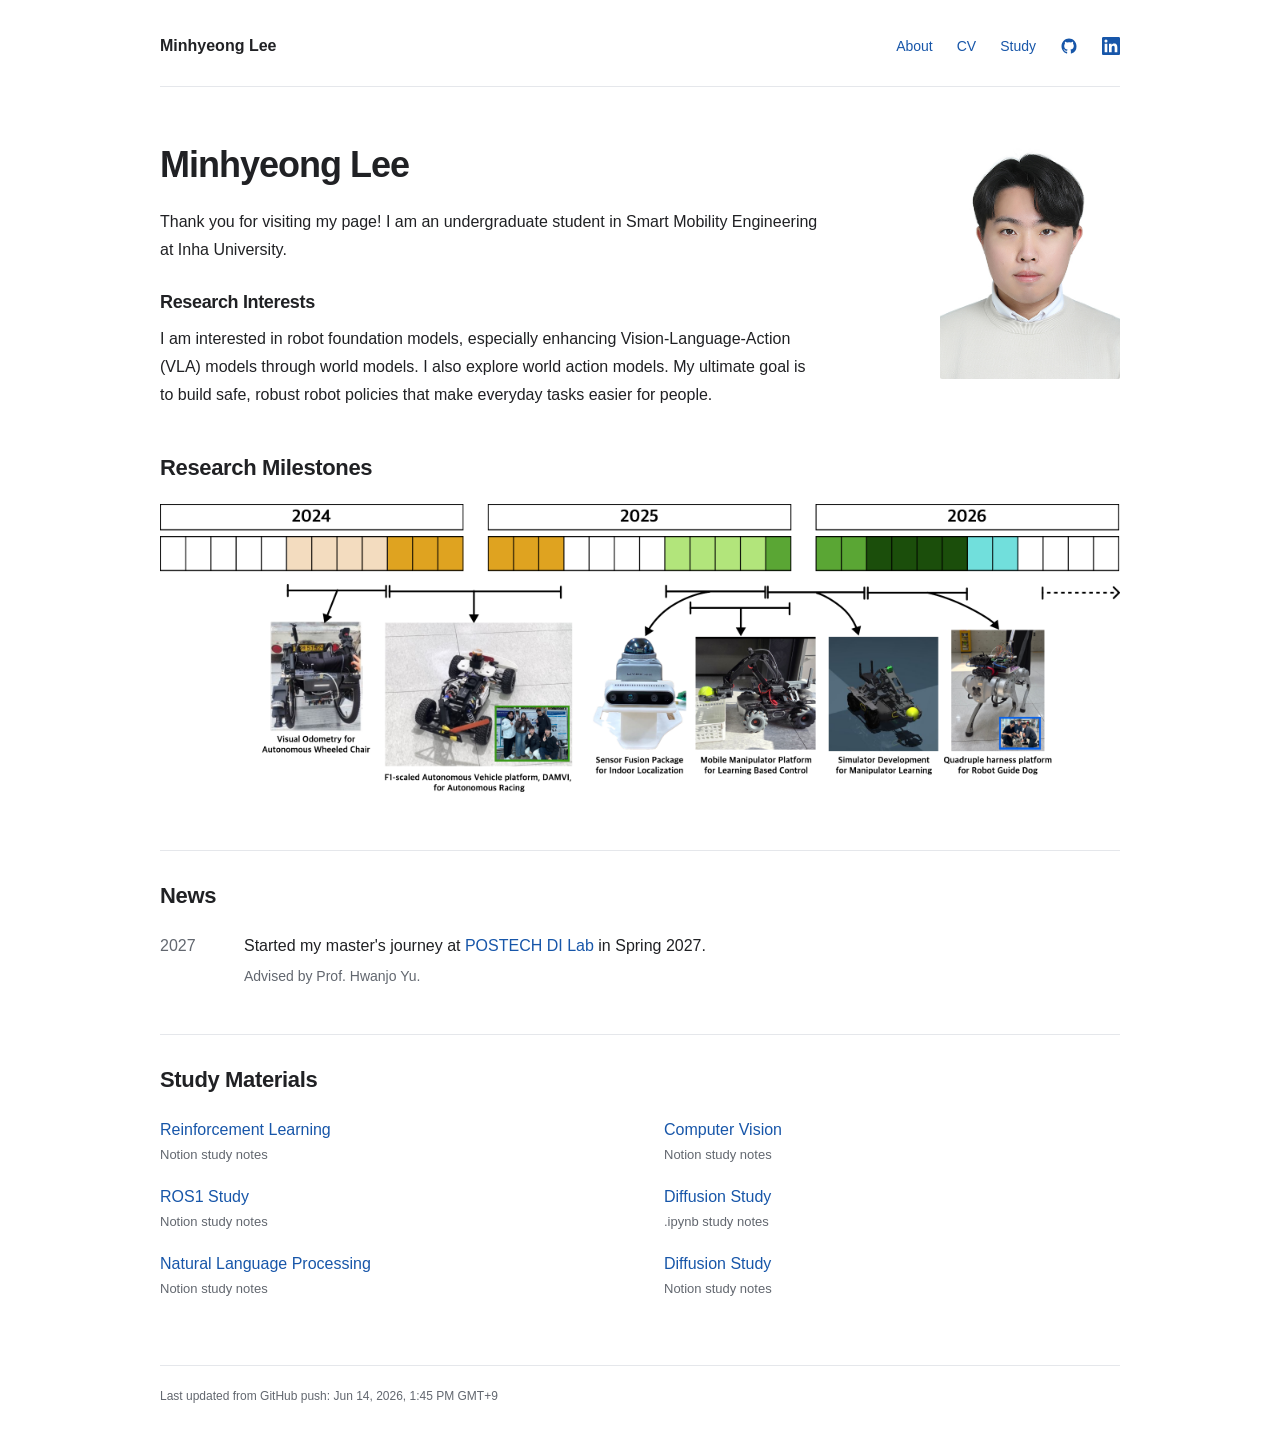
==== docs/index.html @ 2b7c6787 "Refresh academic theme and add NLP and diffusion study links" ====
<!doctype html>
<html lang="en">
  <head>
    <meta charset="utf-8" />
    <meta name="viewport" content="width=device-width, initial-scale=1" />
    <title>Minhyeong Lee</title>
    <meta
      name="description"
      content="Personal website of Minhyeong Lee: robotics research interests, news, CV, and study materials."
    />
    <link rel="stylesheet" href="style.css?v=23-academic" />
  </head>
  <body>
    <header class="site-header">
      <a class="brand" href="#about">Minhyeong Lee</a>
      <nav class="top-nav" aria-label="Primary navigation">
        <a href="#about">About</a>
        <a href="23Oct_cv.pdf" target="_blank" rel="noopener noreferrer">CV</a>
        <a href="#study-materials">Study</a>
        <a
          class="icon-link"
          href="https://github.com/12B-theDon"
          target="_blank"
          rel="noopener noreferrer"
          aria-label="GitHub profile"
          title="GitHub"
        >
          <svg viewBox="0 0 24 24" aria-hidden="true" fill="currentColor">
            <path
              d="M12 2C6.48 2 2 6.58 2 12.26c0 4.54 2.87 8.39 6.84 9.75.5.1.68-.22.68-.49 0-.24-.01-1.04-.01-1.89-2.78.62-3.37-1.22-3.37-1.22-.45-1.19-1.11-1.5-1.11-1.5-.91-.64.07-.63.07-.63 1 .07 1.53 1.06 1.53 1.06.89 1.56 2.34 1.11 2.91.85.09-.66.35-1.11.63-1.37-2.22-.26-4.56-1.14-4.56-5.07 0-1.12.39-2.03 1.03-2.75-.1-.26-.45-1.3.1-2.71 0 0 .84-.28 2.75 1.05A9.32 9.32 0 0 1 12 6.99c.85 0 1.71.12 2.51.35 1.91-1.33 2.75-1.05 2.75-1.05.55 1.41.2 2.45.1 2.71.64.72 1.03 1.63 1.03 2.75 0 3.94-2.34 4.8-4.57 5.06.36.32.68.94.68 1.9 0 1.37-.01 2.47-.01 2.81 0 .27.18.59.69.49A10.1 10.1 0 0 0 22 12.26C22 6.58 17.52 2 12 2Z"
            />
          </svg>
        </a>
        <a
          class="icon-link"
          href="https://www.linkedin.com/in/minhyeonglee247"
          target="_blank"
          rel="noopener noreferrer"
          aria-label="LinkedIn profile"
          title="LinkedIn"
        >
          <svg viewBox="0 0 24 24" aria-hidden="true" fill="currentColor">
            <path
              d="M20.45 20.45h-3.56v-5.58c0-1.33-.03-3.04-1.85-3.04-1.86 0-2.14 1.45-2.14 2.94v5.68H9.34V9h3.42v1.56h.05c.48-.9 1.64-1.85 3.37-1.85 3.6 0 4.27 2.37 4.27 5.46v6.28ZM5.32 7.43a2.06 2.06 0 1 1 0-4.12 2.06 2.06 0 0 1 0 4.12Zm1.78 13.02H3.54V9H7.1v11.45ZM22.23 0H1.77C.79 0 0 .77 0 1.72v20.56C0 23.23.79 24 1.77 24h20.46c.98 0 1.77-.77 1.77-1.72V1.72C24 .77 23.21 0 22.23 0Z"
            />
          </svg>
        </a>
      </nav>
    </header>

    <main>
      <section id="about" class="hero-card">
        <div class="about-copy">
          <h1>Minhyeong Lee</h1>
          <p class="intro">
            Thank you for visiting my page! I am an undergraduate student in
            Smart Mobility Engineering at Inha University.
          </p>
          <div class="interest-box">
            <h2>Research Interests</h2>
            <p>
              I am interested in robot foundation models, especially enhancing
              Vision-Language-Action (VLA) models through world models. I also
              explore world action models. My ultimate goal is to build safe,
              robust robot policies that make everyday tasks easier for people.
            </p>
          </div>
        </div>

        <figure class="profile-card">
          <img src="profile.jpg" alt="Portrait of Minhyeong Lee" />
        </figure>

        <div class="about-milestone">
          <h2>Research Milestones</h2>
          <figure class="milestone">
            <img
              src="biography-timeline.png"
              alt="Life milestone timeline from 2024 to 2026 with robotics project images"
            />
          </figure>
        </div>
      </section>

      <section class="section-card" aria-labelledby="news">
        <h2 id="news">News</h2>
        <div class="news-list">
          <article class="news-item">
            <div class="news-year">2027</div>
            <div class="news-text">
              <p class="news-main">
                <span>
                  Started my master's journey at
                  <strong>
                    <a
                      class="lab-link"
                      href="https://di.postech.ac.kr/di/index.do"
                      target="_blank"
                      rel="noopener noreferrer"
                      >POSTECH DI Lab</a
                    >
                  </strong>
                  in Spring 2027.
                </span>
              </p>
              <p class="news-sub">Advised by Prof. Hwanjo Yu.</p>
            </div>
          </article>
        </div>
      </section>

      <section id="study-materials" class="section-card">
        <h2>Study Materials</h2>
        <div class="material-list">
          <a
            class="material-link"
            href="https://app.notion.com/p/Reinforcement-Learning-22a5215b8741805fa5a8fa1647658f5e?source=copy_link"
            target="_blank"
            rel="noopener noreferrer"
          >
            <span class="material-title">Reinforcement Learning</span>
            <span class="material-url">Notion study notes</span>
          </a>
          <a
            class="material-link"
            href="https://app.notion.com/p/Computer-Vision-37f5215b87418096bd1cf26345da79f6?source=copy_link"
            target="_blank"
            rel="noopener noreferrer"
          >
            <span class="material-title">Computer Vision</span>
            <span class="material-url">Notion study notes</span>
          </a>
          <a
            class="material-link"
            href="https://app.notion.com/p/ROS1-4713e57305c44ce68ee386a9f49a5ebf?source=copy_link"
            target="_blank"
            rel="noopener noreferrer"
          >
            <span class="material-title">ROS1 Study</span>
            <span class="material-url">Notion study notes</span>
          </a>
          <a
            class="material-link"
            href="https://github.com/12B-theDon/Transformer_Diffusion"
            target="_blank"
            rel="noopener noreferrer"
          >
            <span class="material-title">Diffusion Study</span>
            <span class="material-url">.ipynb study notes</span>
          </a>
          <a
            class="material-link"
            href="https://app.notion.com/p/On-process-Natural-Language-Processing-3f35215b874180c2bdbacb1f0d28beaf?source=copy_link"
            target="_blank"
            rel="noopener noreferrer"
          >
            <span class="material-title">Natural Language Processing</span>
            <span class="material-url">Notion study notes</span>
          </a>
          <a
            class="material-link"
            href="https://app.notion.com/p/On-process-Diffusion-Study-4065215b8741806d8a01ca4d6896ffa7?source=copy_link"
            target="_blank"
            rel="noopener noreferrer"
          >
            <span class="material-title">Diffusion Study</span>
            <span class="material-url">Notion study notes</span>
          </a>
        </div>
      </section>
    </main>
    <footer class="site-footer">
      <span>Last updated from GitHub push:</span>
      <time id="last-updated" datetime="2026-06-14T13:45:54+09:00">
        Jun 14, 2026, 1:45 PM KST
      </time>
    </footer>
    <script>
      const lastUpdated = document.querySelector("#last-updated");

      const formatUpdatedAt = (date) =>
        new Intl.DateTimeFormat("en-US", {
          year: "numeric",
          month: "short",
          day: "numeric",
          hour: "numeric",
          minute: "2-digit",
          timeZone: "Asia/Seoul",
          timeZoneName: "short",
        }).format(date);

      fetch("https://api.github.com/repos/12B-theDon/12B-theDon.github.io")
        .then((response) => {
          if (!response.ok) {
            throw new Error("Unable to load GitHub repository metadata.");
          }

          return response.json();
        })
        .then((repo) => {
          if (!repo.pushed_at || !lastUpdated) {
            return;
          }

          const pushedAt = new Date(repo.pushed_at);
          lastUpdated.dateTime = pushedAt.toISOString();
          lastUpdated.textContent = formatUpdatedAt(pushedAt);
        })
        .catch(() => {
          if (!lastUpdated) {
            return;
          }

          lastUpdated.textContent = formatUpdatedAt(
            new Date(lastUpdated.dateTime)
          );
        });
    </script>
  </body>
</html>
---- docs/style.css ----
:root {
  color-scheme: light;
  --text: #202124;
  --muted: #62676f;
  --link: #1756a9;
  --line: #e5e7eb;
}
* { box-sizing: border-box; }
html { scroll-behavior: smooth; scroll-padding-top: 24px; }
body {
  margin: 0;
  background: #fff;
  color: var(--text);
  font-family: -apple-system, BlinkMacSystemFont, "Segoe UI", Arial, sans-serif;
  font-size: 16px;
  line-height: 1.75;
  -webkit-font-smoothing: antialiased;
}
a { color: var(--link); text-decoration: none; text-underline-offset: 4px; }
a:hover { text-decoration: underline; }
a:focus-visible { outline: 2px solid var(--link); outline-offset: 5px; }
.site-header, main, .site-footer { width: min(960px, calc(100% - 64px)); margin-inline: auto; }
.site-header {
  display: flex;
  align-items: center;
  justify-content: space-between;
  gap: 24px;
  padding: 28px 0 22px;
  border-bottom: 1px solid var(--line);
}
.brand { color: var(--text); font-size: 16px; font-weight: 600; }
.top-nav { display: flex; align-items: center; gap: 24px; }
.top-nav a { display: inline-flex; align-items: center; min-height: 36px; font-size: 14px; }
.icon-link svg { width: 18px; height: 18px; }
main { padding: 56px 0 64px; }
h1, h2, p { margin-top: 0; }
h1 { margin-bottom: 22px; font-size: 36px; line-height: 1.2; font-weight: 600; letter-spacing: -1px; }
h2 { margin-bottom: 20px; font-size: 22px; line-height: 1.4; font-weight: 600; letter-spacing: -0.35px; }
p { margin-bottom: 18px; }
.hero-card { display: grid; grid-template-columns: minmax(0, 1fr) 180px; column-gap: 64px; row-gap: 44px; align-items: start; }
.about-copy { max-width: 660px; }
.intro { margin-bottom: 26px; }
.interest-box h2 { font-size: 18px; margin-bottom: 10px; }
.interest-box p { margin-bottom: 0; }
.profile-card { margin: 5px 0 0; }
.profile-card img { display: block; width: 100%; height: auto; border-radius: 2px; }
.about-milestone { grid-column: 1 / -1; min-width: 0; }
.milestone { margin: 0; overflow-x: auto; }
.milestone img { display: block; width: 100%; height: auto; }
.section-card { margin-top: 46px; padding-top: 30px; border-top: 1px solid var(--line); }
.news-list { display: grid; gap: 20px; }
.news-item { display: grid; grid-template-columns: 64px minmax(0, 1fr); gap: 20px; }
.news-year { color: var(--muted); font-variant-numeric: tabular-nums; }
.news-main { margin-bottom: 4px; }
.news-main strong { font-weight: 500; }
.news-sub { margin: 0; color: var(--muted); font-size: 14px; }
.material-list { display: grid; grid-template-columns: repeat(2, minmax(0, 1fr)); gap: 16px 48px; }
.material-link { display: flex; flex-direction: column; align-items: flex-start; }
.material-title { font-weight: 500; }
.material-url { font-size: 13px; color: var(--muted); }
.site-footer { border-top: 1px solid var(--line); padding: 20px 0 30px; color: var(--muted); font-size: 12px; }
@media (max-width: 640px) {
  .site-header, main, .site-footer { width: calc(100% - 40px); }
  .site-header { flex-wrap: wrap; gap: 10px; padding-top: 20px; }
  .top-nav { gap: 22px; }
  main { padding-top: 36px; }
  .hero-card { grid-template-columns: minmax(0, 1fr) 110px; gap: 28px 20px; }
  h1 { font-size: 29px; }
  .about-copy { display: contents; }
  .about-copy h1 { grid-column: 1; align-self: end; margin-bottom: 0; }
  .profile-card { grid-column: 2; grid-row: 1; margin: 0; }
  .intro, .interest-box { grid-column: 1 / -1; }
  .intro { margin: 0; }
  .milestone img { min-width: 740px; }
  .material-list { grid-template-columns: 1fr; gap: 18px; }
  .section-card { margin-top: 32px; padding-top: 24px; }
  .news-item { grid-template-columns: 44px minmax(0, 1fr); gap: 14px; }
}
@media (prefers-reduced-motion: reduce) { html { scroll-behavior: auto; } }
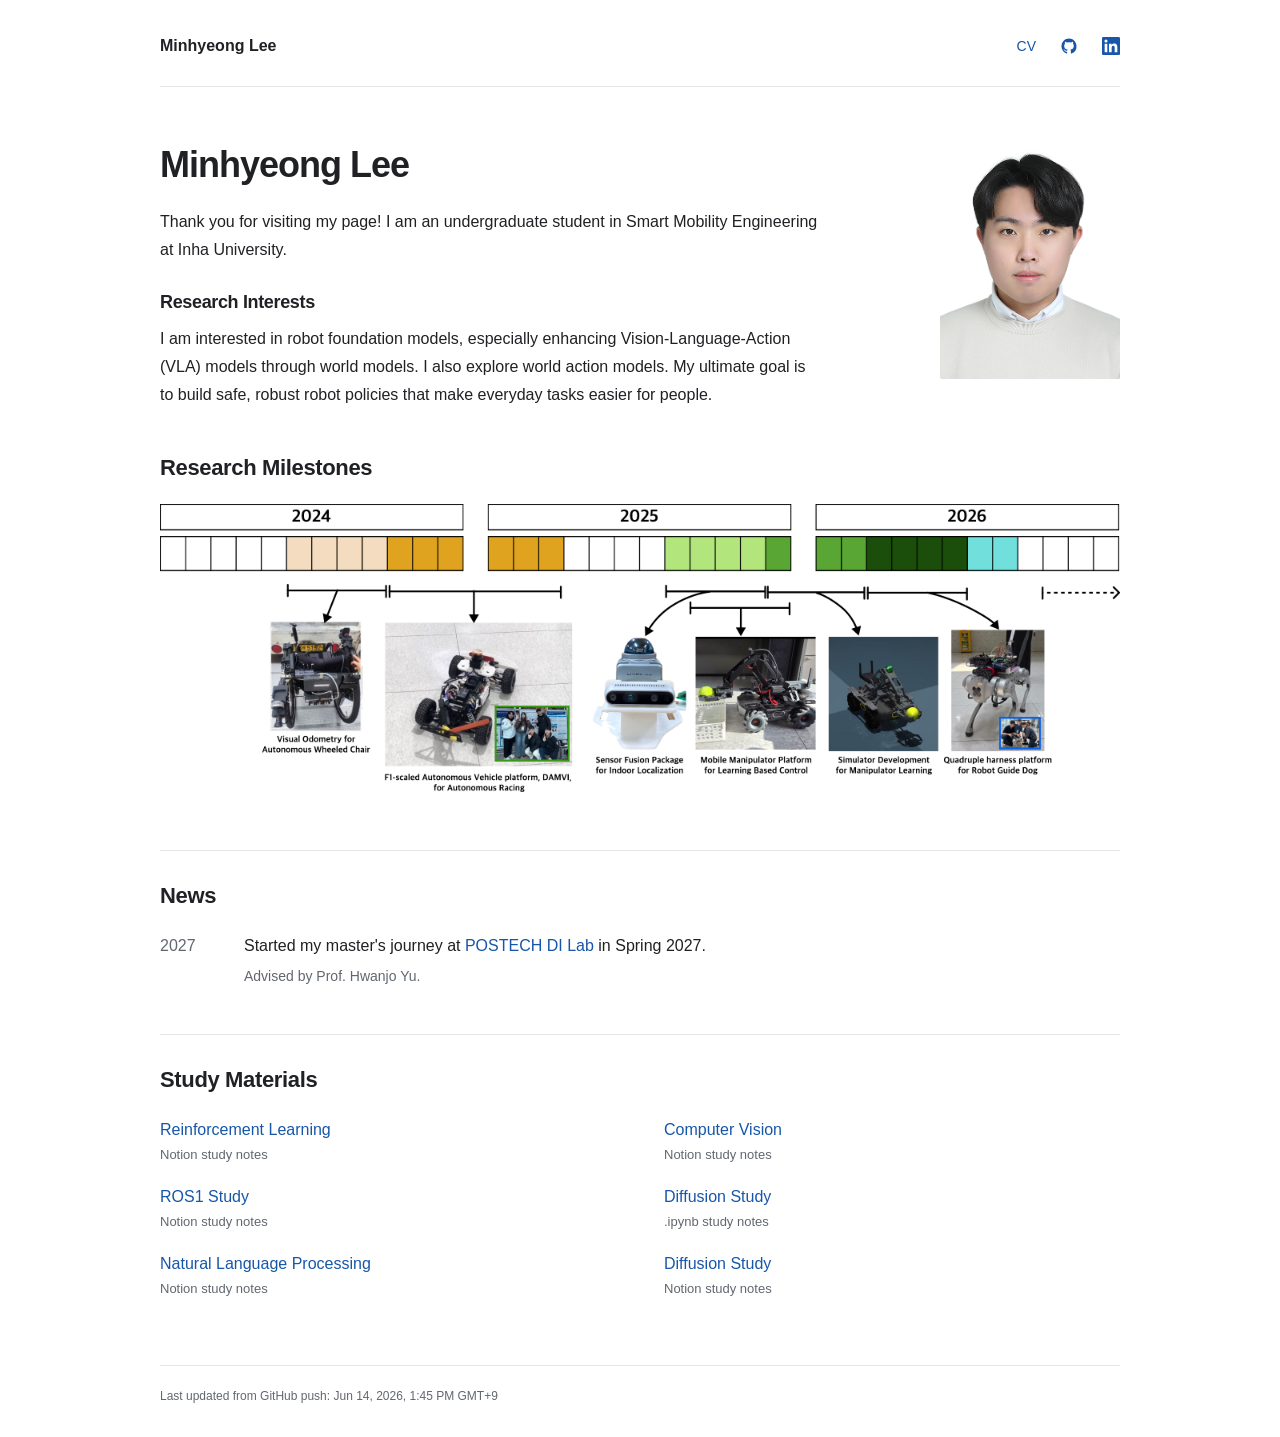
==== commit 1296ab43: "Remove redundant About and Study navigation links" ====
--- a/docs/index.html
+++ b/docs/index.html
@@ -14,9 +14,7 @@
     <header class="site-header">
       <a class="brand" href="#about">Minhyeong Lee</a>
       <nav class="top-nav" aria-label="Primary navigation">
-        <a href="#about">About</a>
         <a href="23Oct_cv.pdf" target="_blank" rel="noopener noreferrer">CV</a>
-        <a href="#study-materials">Study</a>
         <a
           class="icon-link"
           href="https://github.com/12B-theDon"
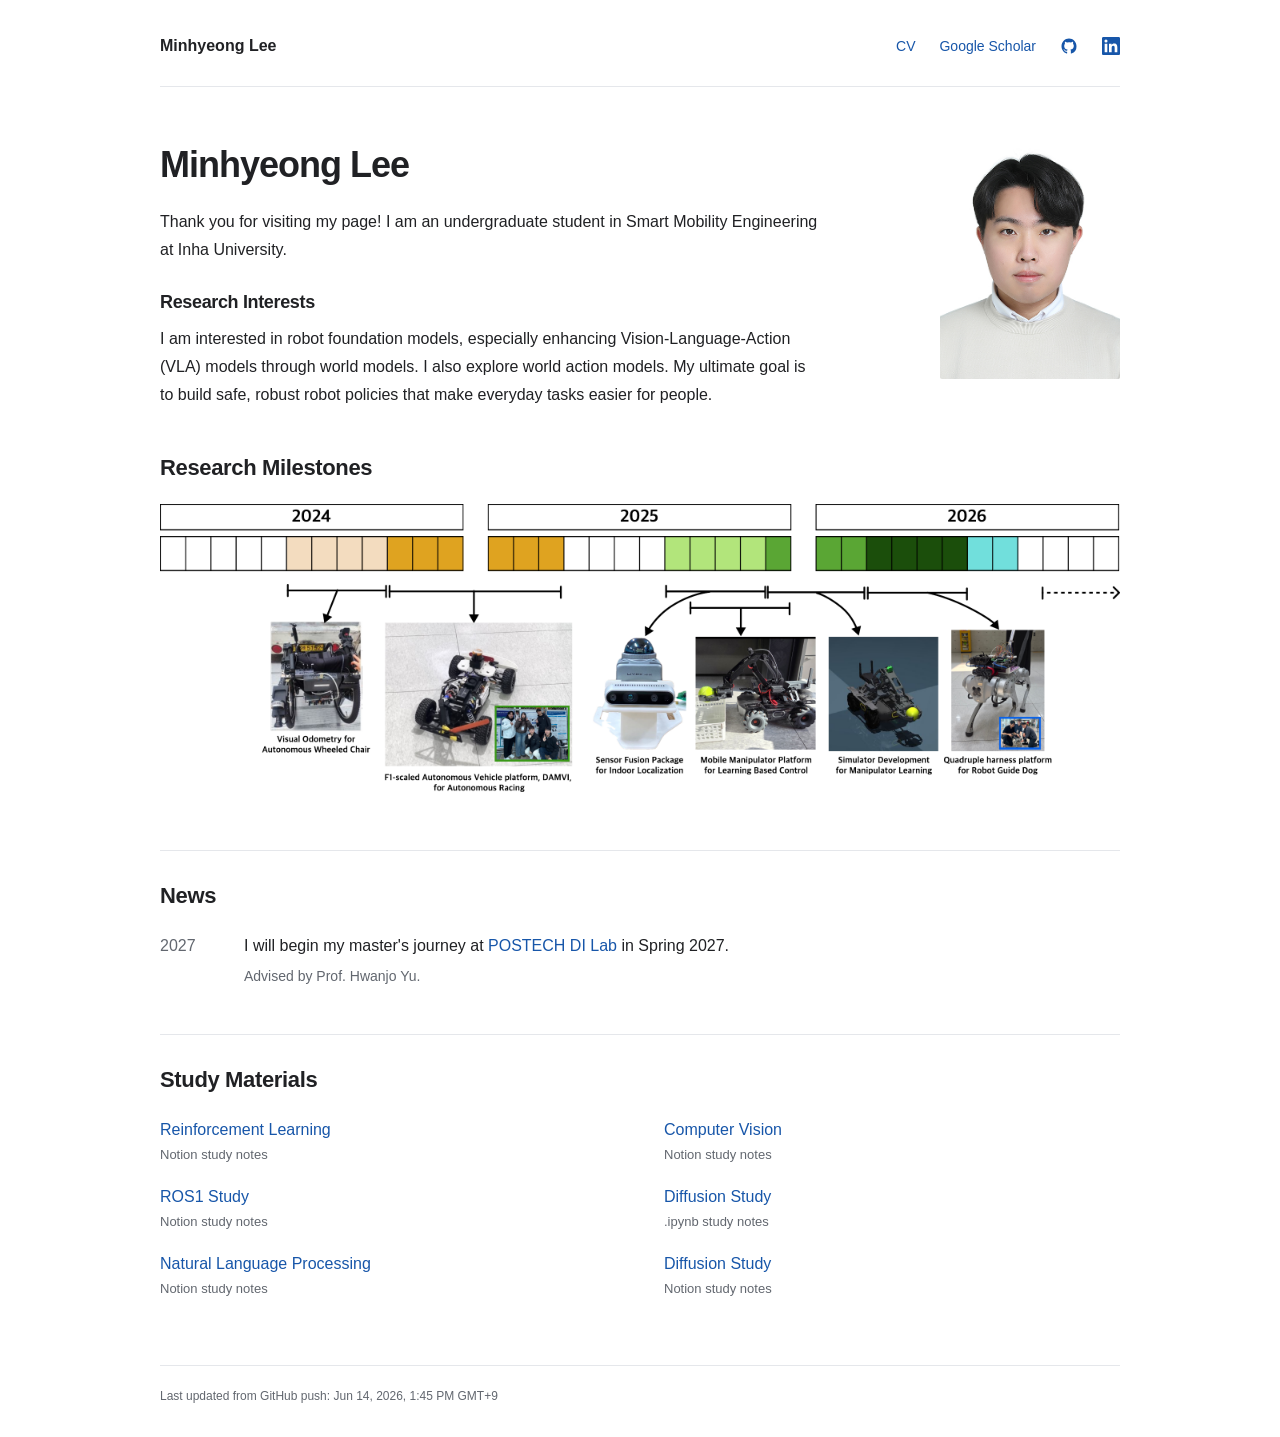
==== commit e69b9d8e: "Add Google Scholar link and clarify upcoming master's study" ====
--- a/docs/index.html
+++ b/docs/index.html
@@ -15,6 +15,12 @@
       <a class="brand" href="#about">Minhyeong Lee</a>
       <nav class="top-nav" aria-label="Primary navigation">
         <a href="23Oct_cv.pdf" target="_blank" rel="noopener noreferrer">CV</a>
+        <a
+          href="https://scholar.google.com/citations?user=LbrCa7EAAAAJ&amp;hl=en"
+          target="_blank"
+          rel="noopener noreferrer"
+          >Google Scholar</a
+        >
         <a
           class="icon-link"
           href="https://github.com/12B-theDon"
@@ -88,7 +94,7 @@
             <div class="news-text">
               <p class="news-main">
                 <span>
-                  Started my master's journey at
+                  I will begin my master's journey at
                   <strong>
                     <a
                       class="lab-link"
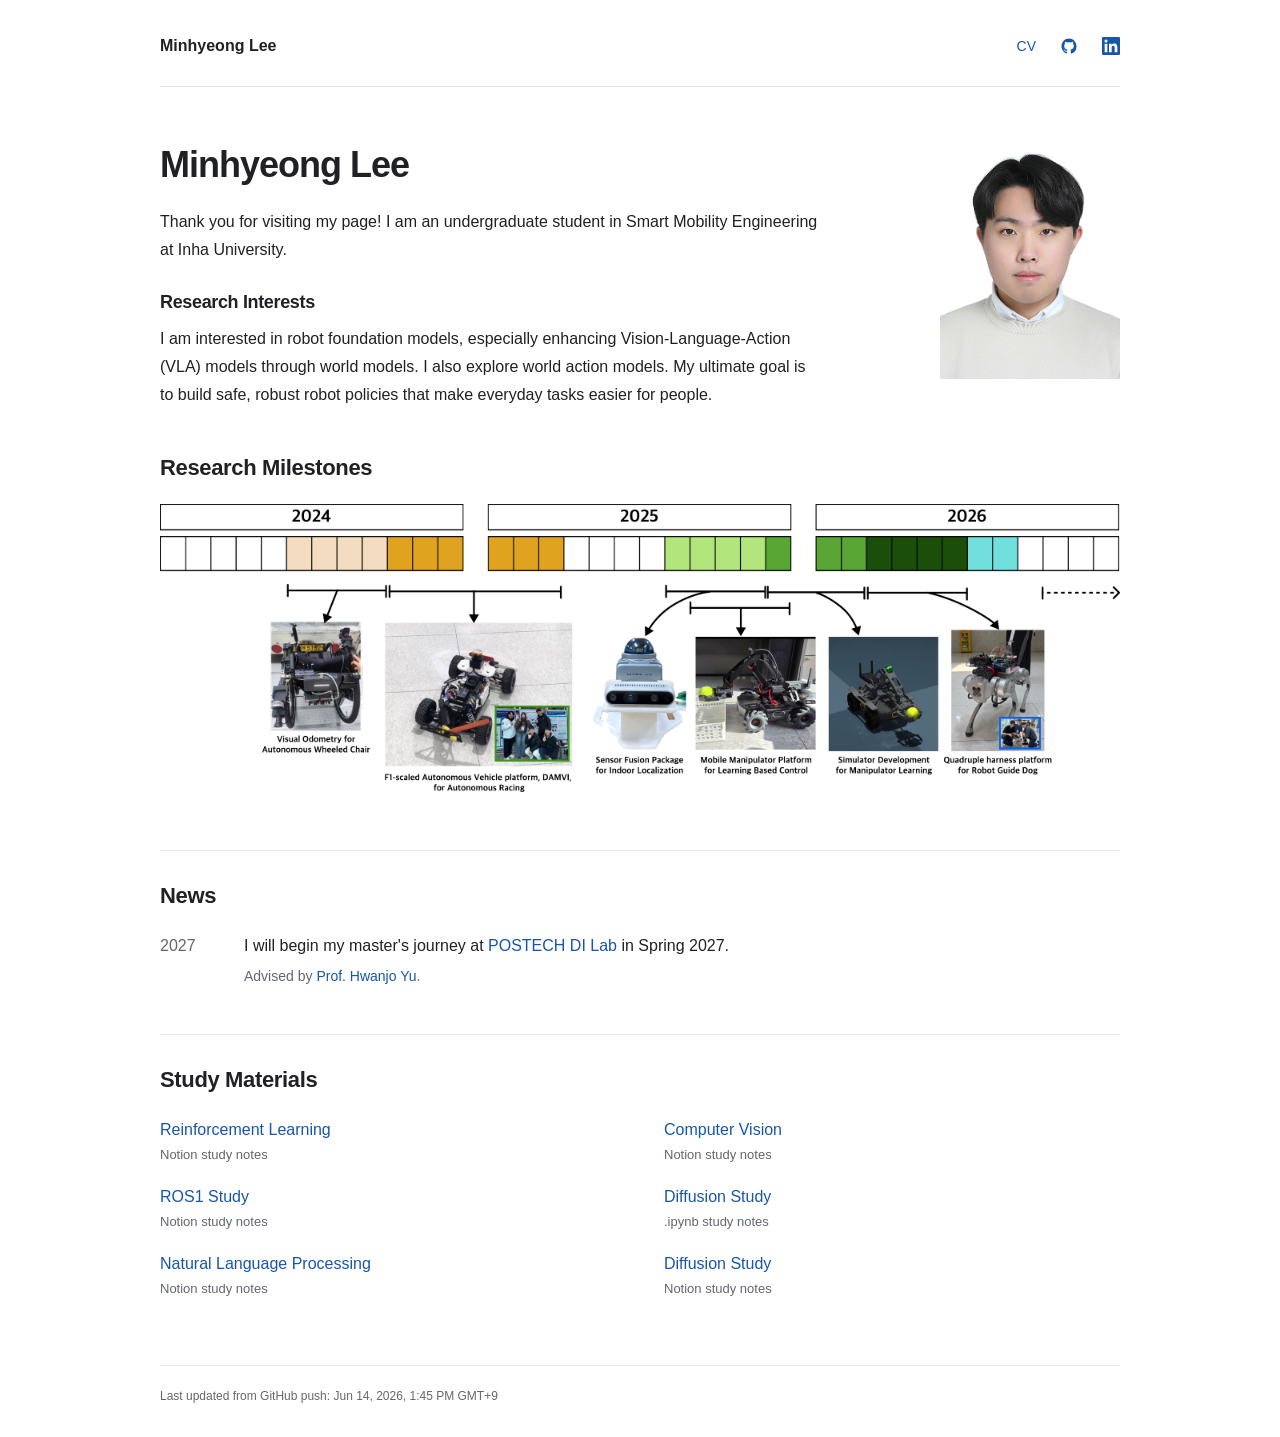
==== commit 8f088d16: "Attribute Scholar profile to advisor Hwanjo Yu" ====
--- a/docs/index.html
+++ b/docs/index.html
@@ -15,12 +15,6 @@
       <a class="brand" href="#about">Minhyeong Lee</a>
       <nav class="top-nav" aria-label="Primary navigation">
         <a href="23Oct_cv.pdf" target="_blank" rel="noopener noreferrer">CV</a>
-        <a
-          href="https://scholar.google.com/citations?user=LbrCa7EAAAAJ&amp;hl=en"
-          target="_blank"
-          rel="noopener noreferrer"
-          >Google Scholar</a
-        >
         <a
           class="icon-link"
           href="https://github.com/12B-theDon"
@@ -107,7 +101,15 @@
                   in Spring 2027.
                 </span>
               </p>
-              <p class="news-sub">Advised by Prof. Hwanjo Yu.</p>
+              <p class="news-sub">
+                Advised by
+                <a
+                  href="https://scholar.google.com/citations?user=LbrCa7EAAAAJ&amp;hl=en"
+                  target="_blank"
+                  rel="noopener noreferrer"
+                  >Prof. Hwanjo Yu</a
+                >.
+              </p>
             </div>
           </article>
         </div>
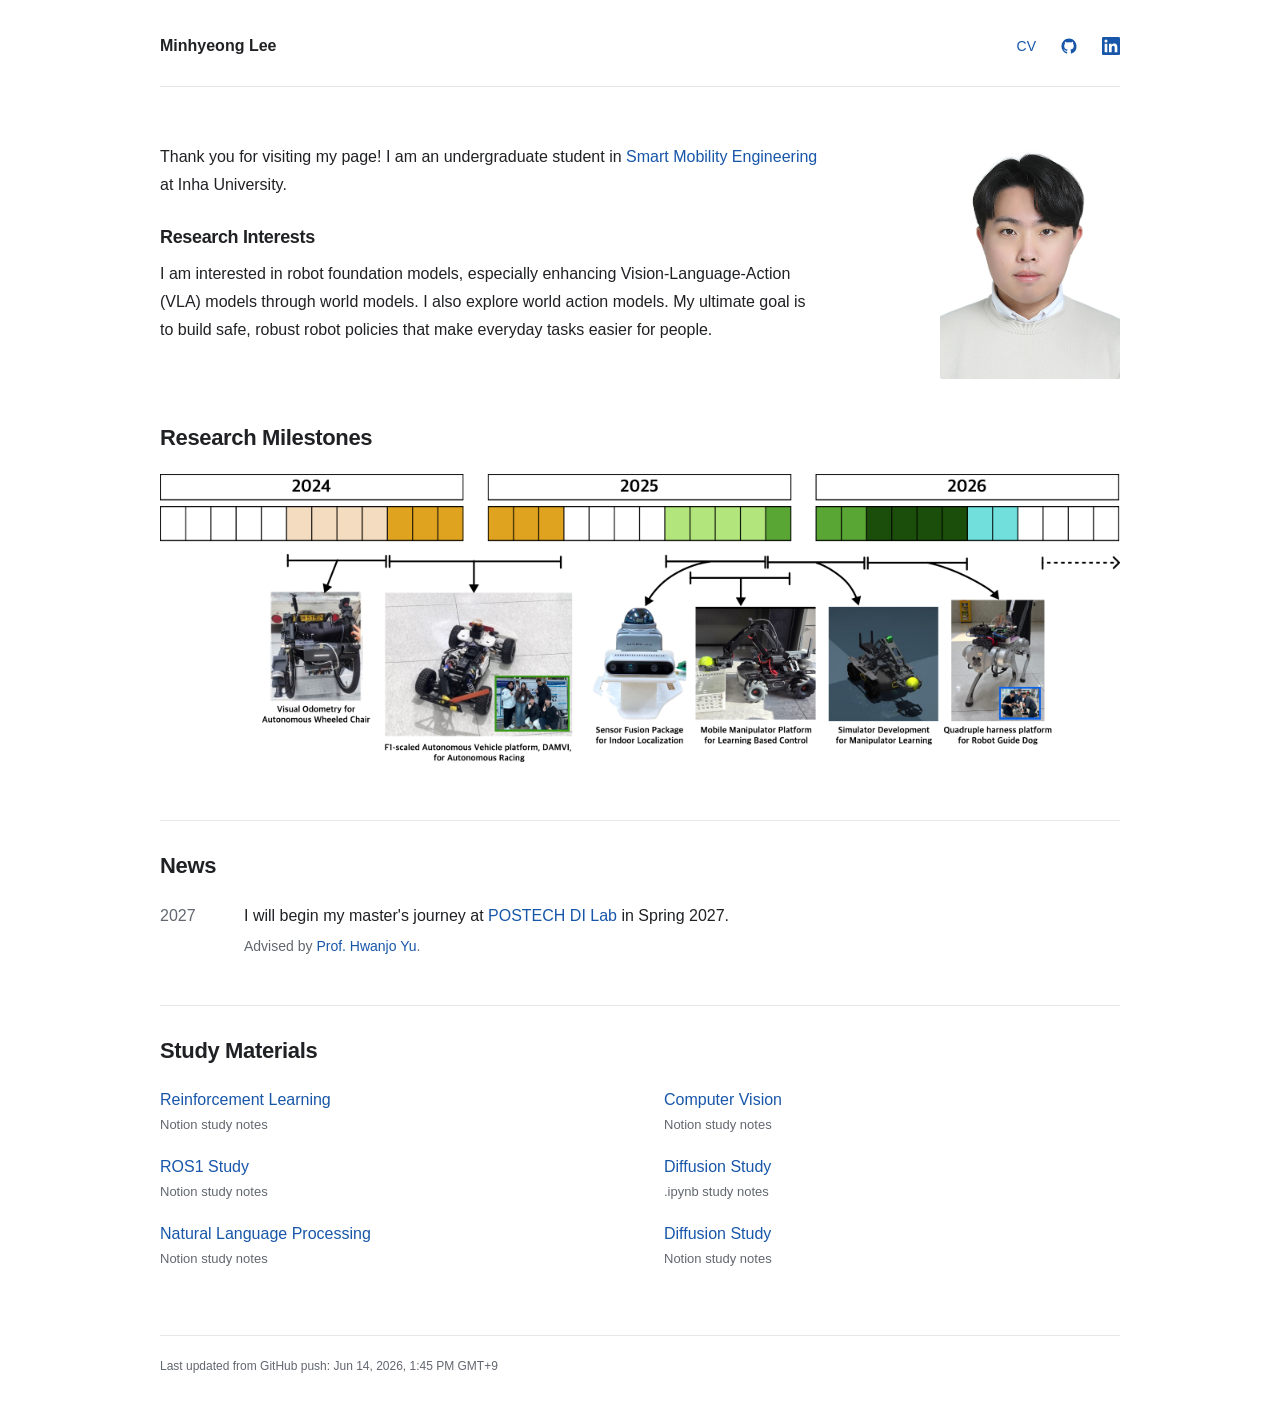
==== commit e099c982: "Simplify introduction and link Smart Mobility Engineering department" ====
--- a/docs/index.html
+++ b/docs/index.html
@@ -49,10 +49,14 @@
     <main>
       <section id="about" class="hero-card">
         <div class="about-copy">
-          <h1>Minhyeong Lee</h1>
           <p class="intro">
             Thank you for visiting my page! I am an undergraduate student in
-            Smart Mobility Engineering at Inha University.
+            <a
+              href="https://sme.inha.ac.kr/sme/index.do"
+              target="_blank"
+              rel="noopener noreferrer"
+              >Smart Mobility Engineering</a
+            > at Inha University.
           </p>
           <div class="interest-box">
             <h2>Research Interests</h2>
--- a/docs/style.css
+++ b/docs/style.css
@@ -33,8 +33,7 @@
 .top-nav a { display: inline-flex; align-items: center; min-height: 36px; font-size: 14px; }
 .icon-link svg { width: 18px; height: 18px; }
 main { padding: 56px 0 64px; }
-h1, h2, p { margin-top: 0; }
-h1 { margin-bottom: 22px; font-size: 36px; line-height: 1.2; font-weight: 600; letter-spacing: -1px; }
+h2, p { margin-top: 0; }
 h2 { margin-bottom: 20px; font-size: 22px; line-height: 1.4; font-weight: 600; letter-spacing: -0.35px; }
 p { margin-bottom: 18px; }
 .hero-card { display: grid; grid-template-columns: minmax(0, 1fr) 180px; column-gap: 64px; row-gap: 44px; align-items: start; }
@@ -65,12 +64,10 @@
   .top-nav { gap: 22px; }
   main { padding-top: 36px; }
   .hero-card { grid-template-columns: minmax(0, 1fr) 110px; gap: 28px 20px; }
-  h1 { font-size: 29px; }
   .about-copy { display: contents; }
-  .about-copy h1 { grid-column: 1; align-self: end; margin-bottom: 0; }
   .profile-card { grid-column: 2; grid-row: 1; margin: 0; }
-  .intro, .interest-box { grid-column: 1 / -1; }
-  .intro { margin: 0; }
+  .interest-box { grid-column: 1 / -1; }
+  .intro { grid-column: 1; grid-row: 1; margin: 0; }
   .milestone img { min-width: 740px; }
   .material-list { grid-template-columns: 1fr; gap: 18px; }
   .section-card { margin-top: 32px; padding-top: 24px; }
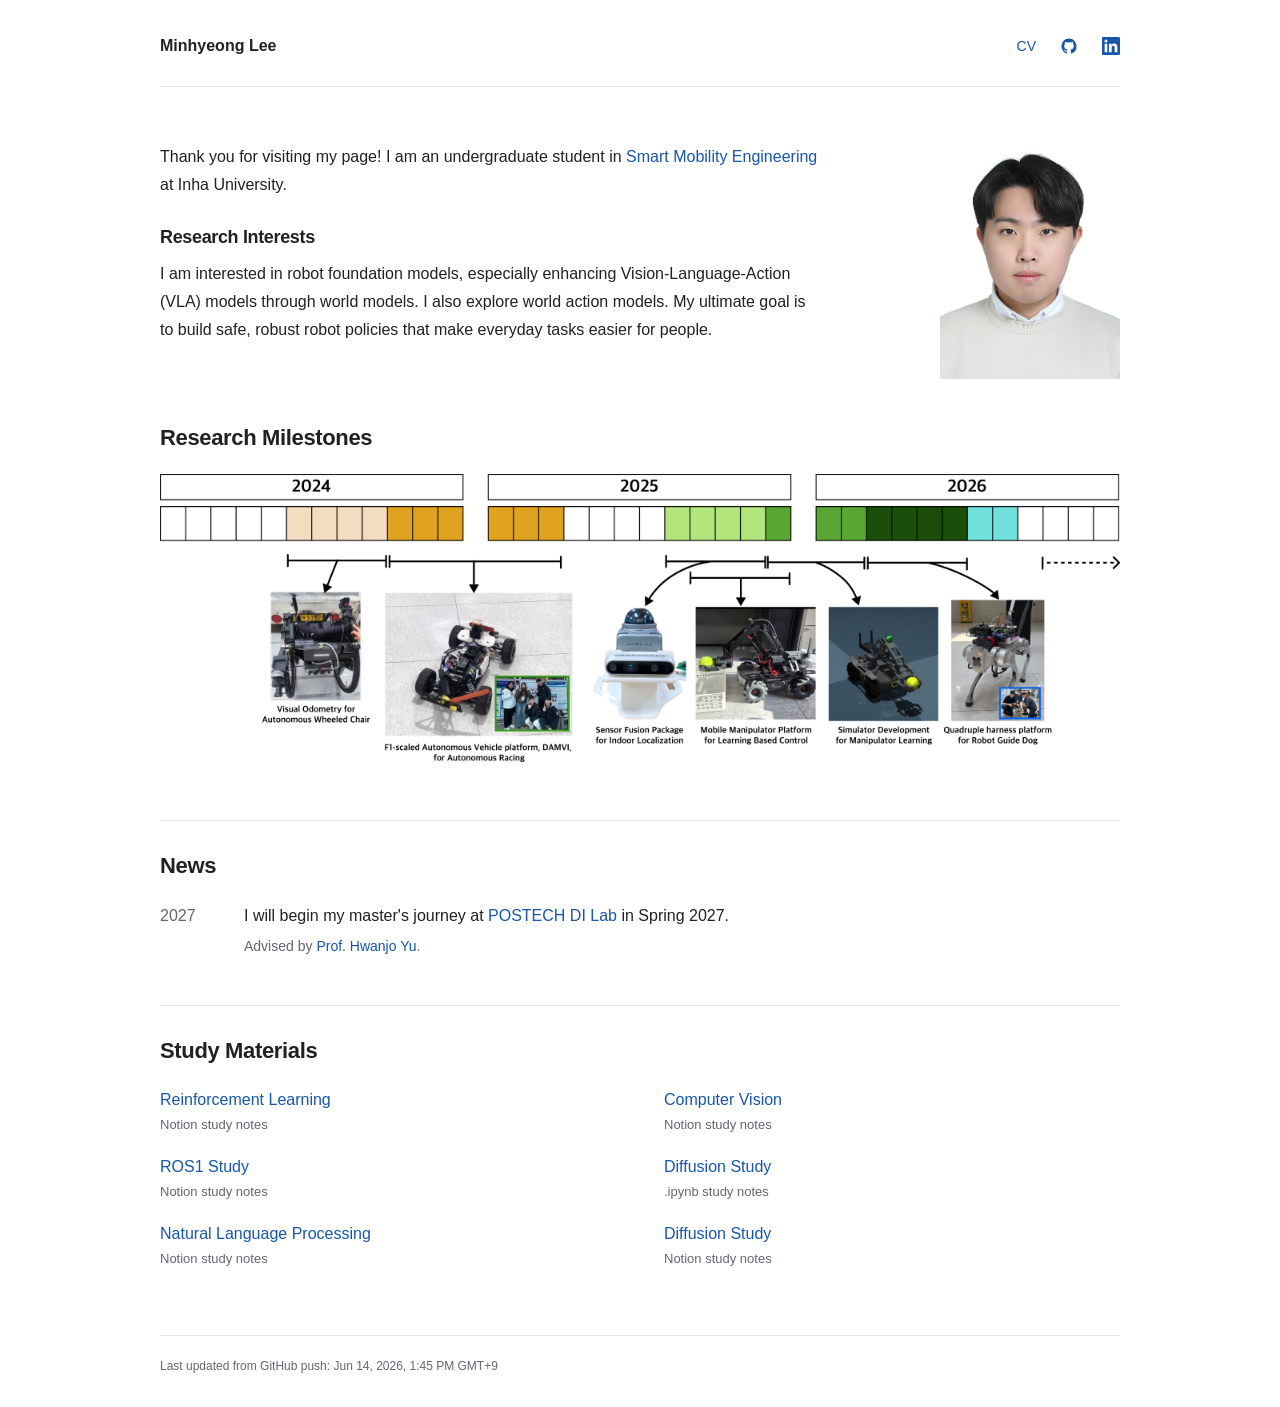
==== commit a45deb33: "Improve research timeline image resolution" ====
--- a/docs/index.html
+++ b/docs/index.html
@@ -77,7 +77,7 @@
           <h2>Research Milestones</h2>
           <figure class="milestone">
             <img
-              src="biography-timeline.png"
+              src="biography-timeline.png?v=2"
               alt="Life milestone timeline from 2024 to 2026 with robotics project images"
             />
           </figure>
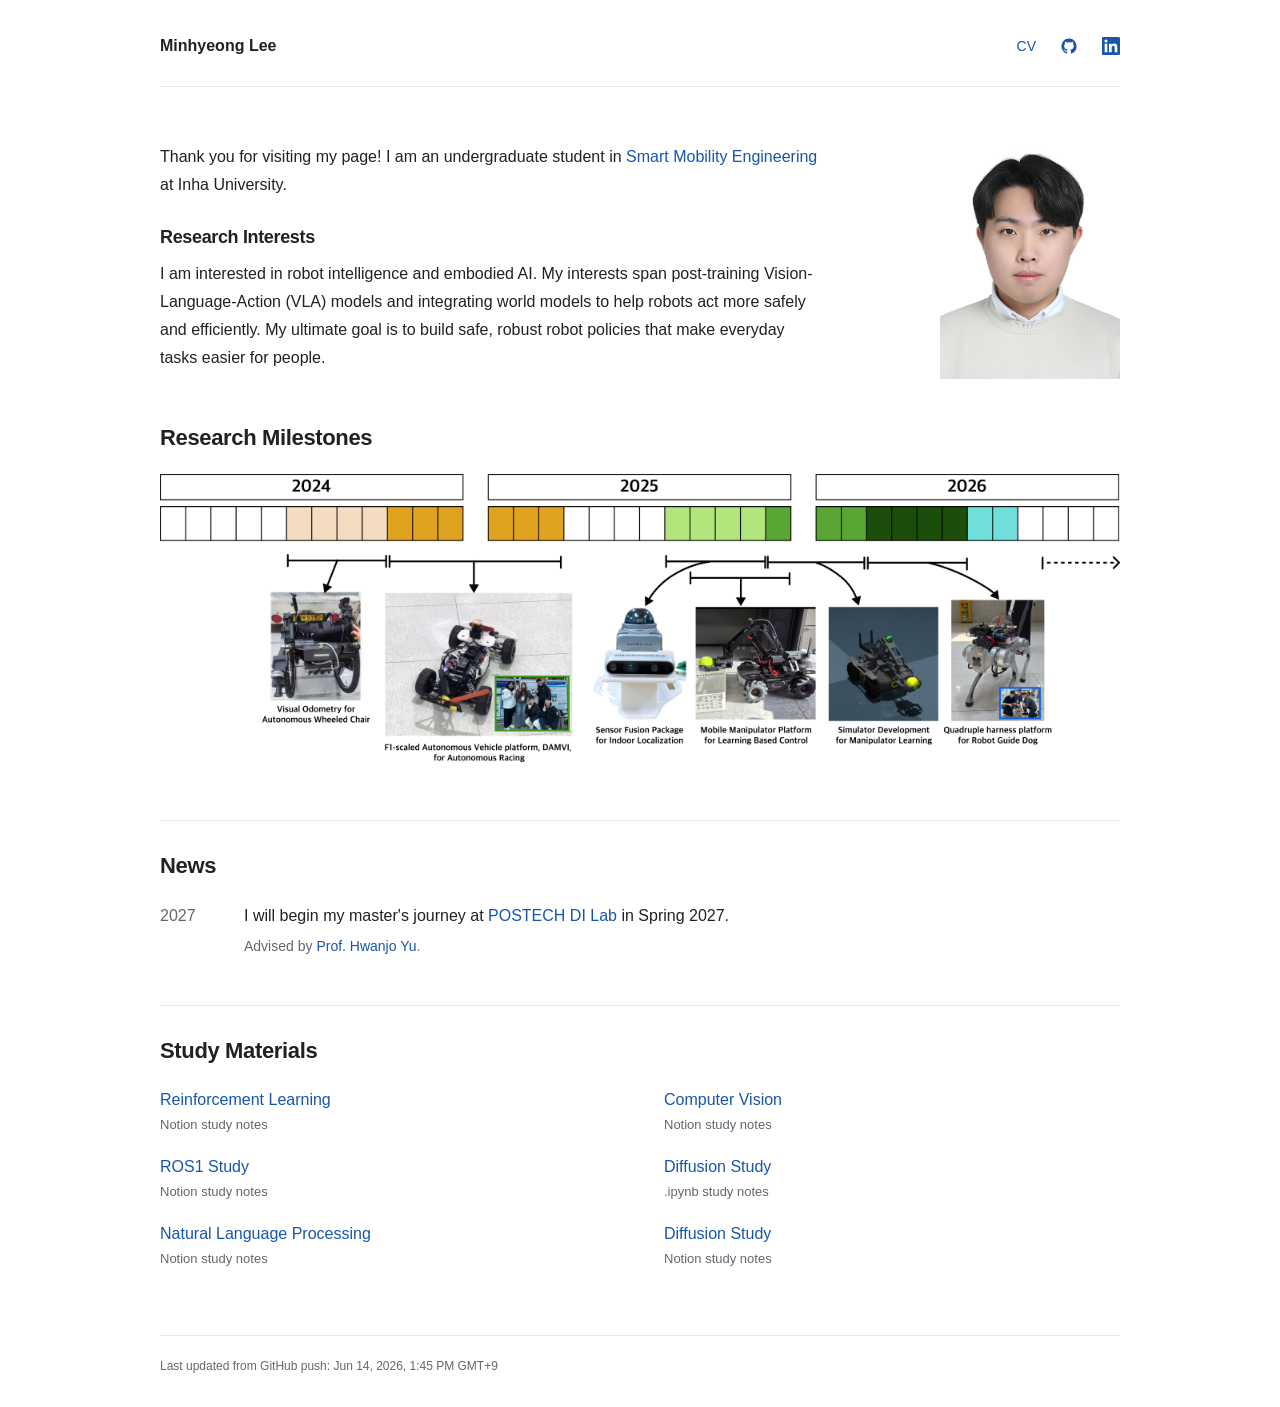
==== commit 1c0bff30: "Update research interests in robot intelligence and embodied AI" ====
--- a/docs/index.html
+++ b/docs/index.html
@@ -61,9 +61,10 @@
           <div class="interest-box">
             <h2>Research Interests</h2>
             <p>
-              I am interested in robot foundation models, especially enhancing
-              Vision-Language-Action (VLA) models through world models. I also
-              explore world action models. My ultimate goal is to build safe,
+              I am interested in robot intelligence and embodied AI. My interests
+              span post-training Vision-Language-Action (VLA) models and
+              integrating world models to help robots act more safely and
+              efficiently. My ultimate goal is to build safe,
               robust robot policies that make everyday tasks easier for people.
             </p>
           </div>
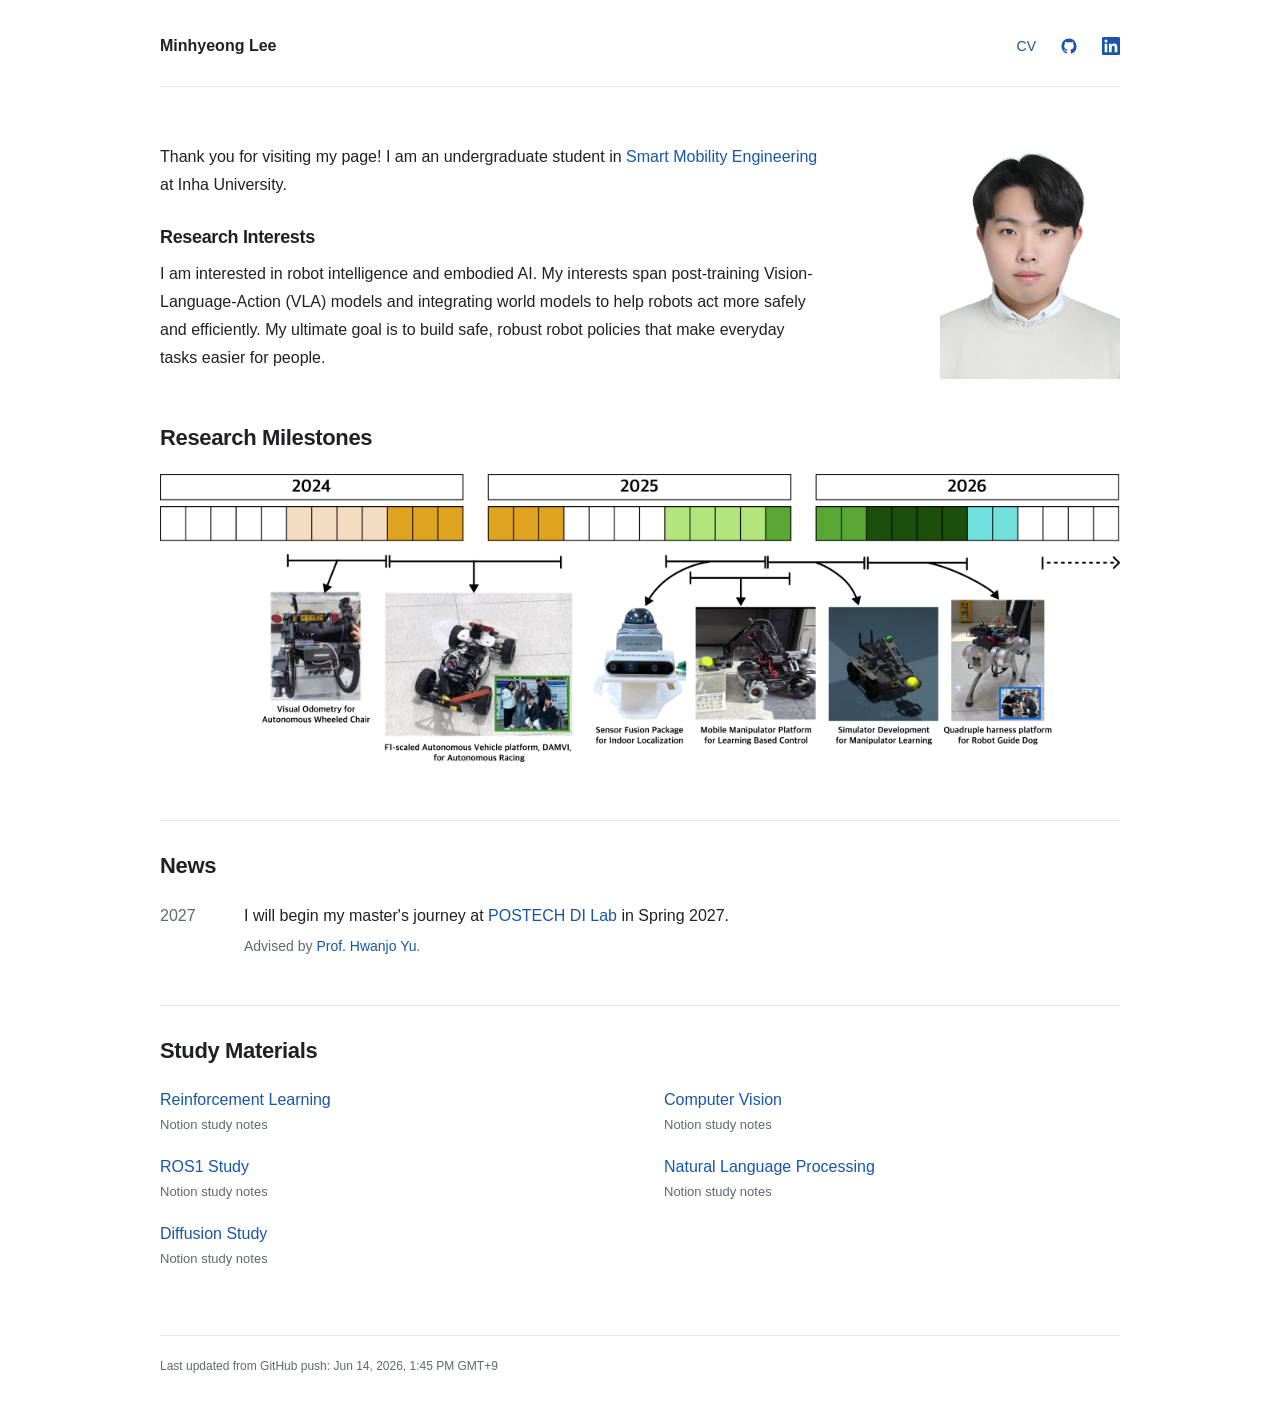
==== commit b0daa937: "Keep only Notion link for diffusion study" ====
--- a/docs/index.html
+++ b/docs/index.html
@@ -152,15 +152,6 @@
           </a>
           <a
             class="material-link"
-            href="https://github.com/12B-theDon/Transformer_Diffusion"
-            target="_blank"
-            rel="noopener noreferrer"
-          >
-            <span class="material-title">Diffusion Study</span>
-            <span class="material-url">.ipynb study notes</span>
-          </a>
-          <a
-            class="material-link"
             href="https://app.notion.com/p/On-process-Natural-Language-Processing-3f35215b874180c2bdbacb1f0d28beaf?source=copy_link"
             target="_blank"
             rel="noopener noreferrer"
